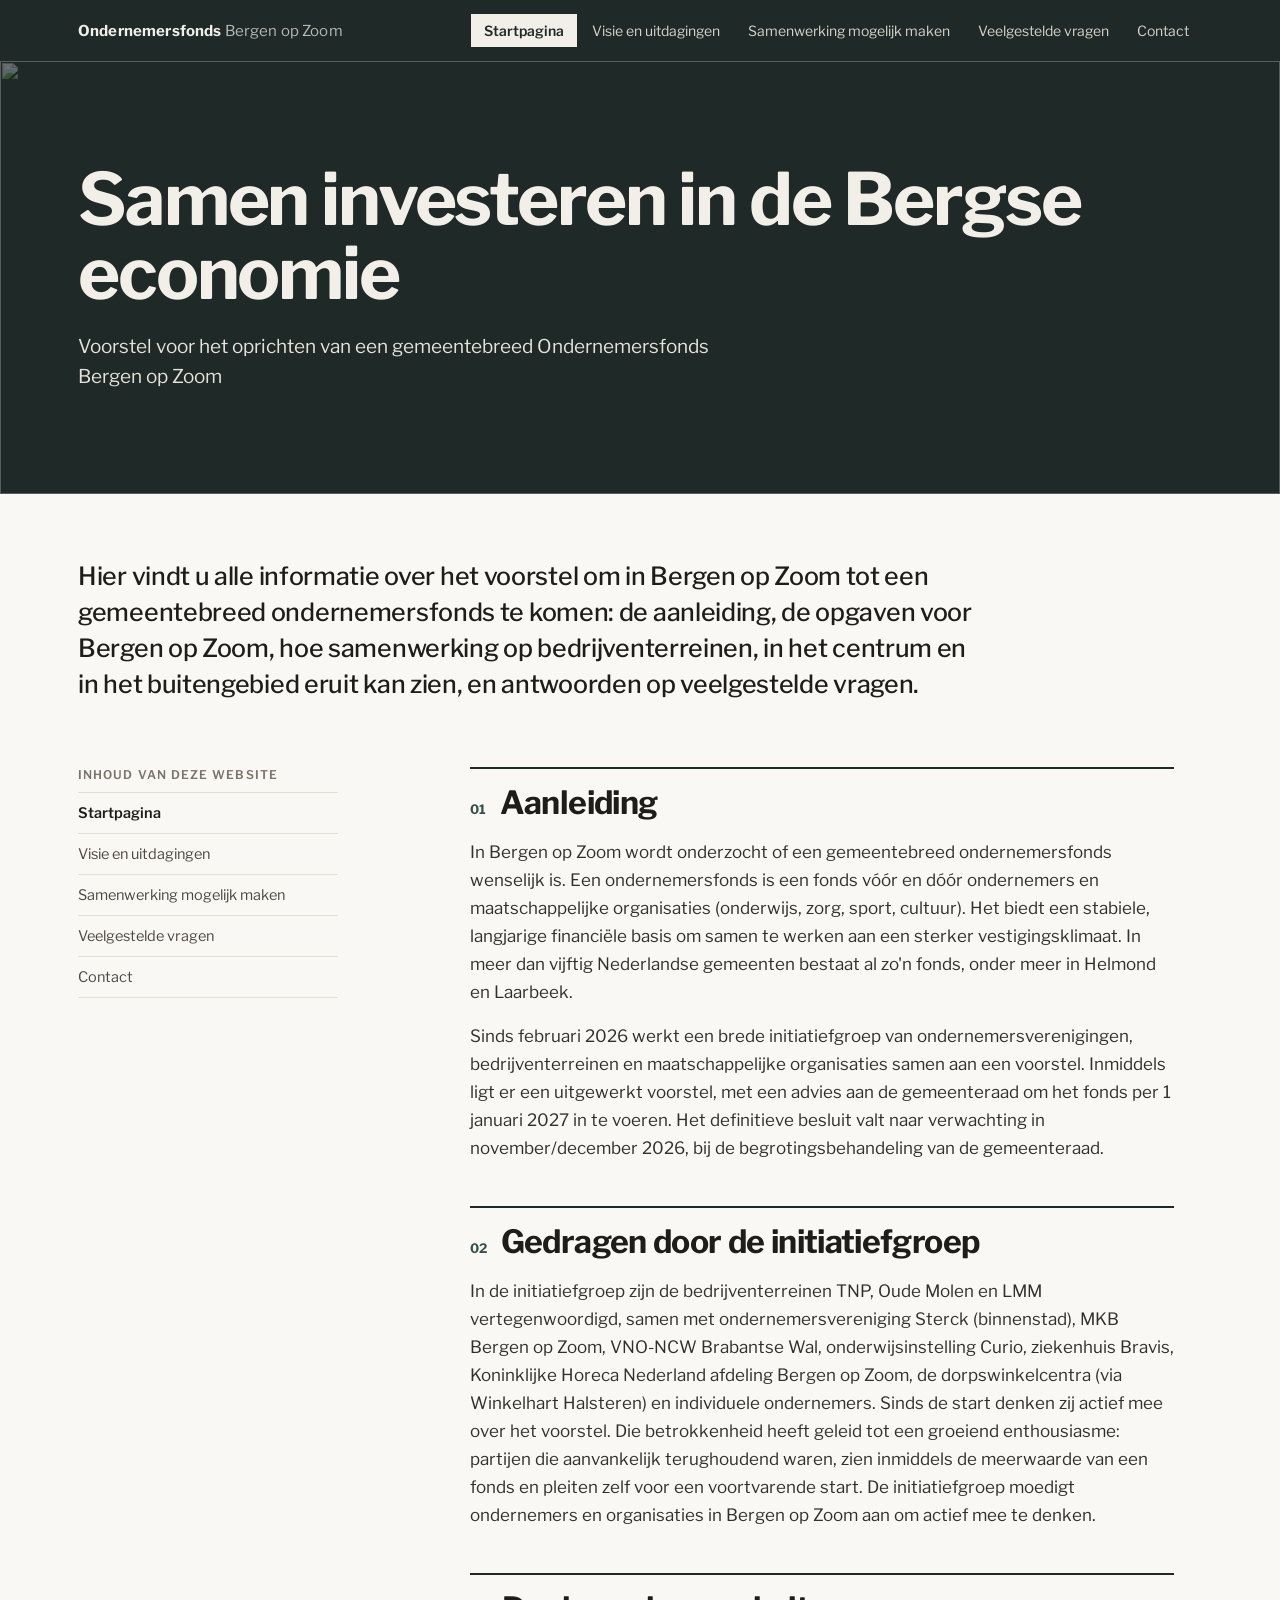
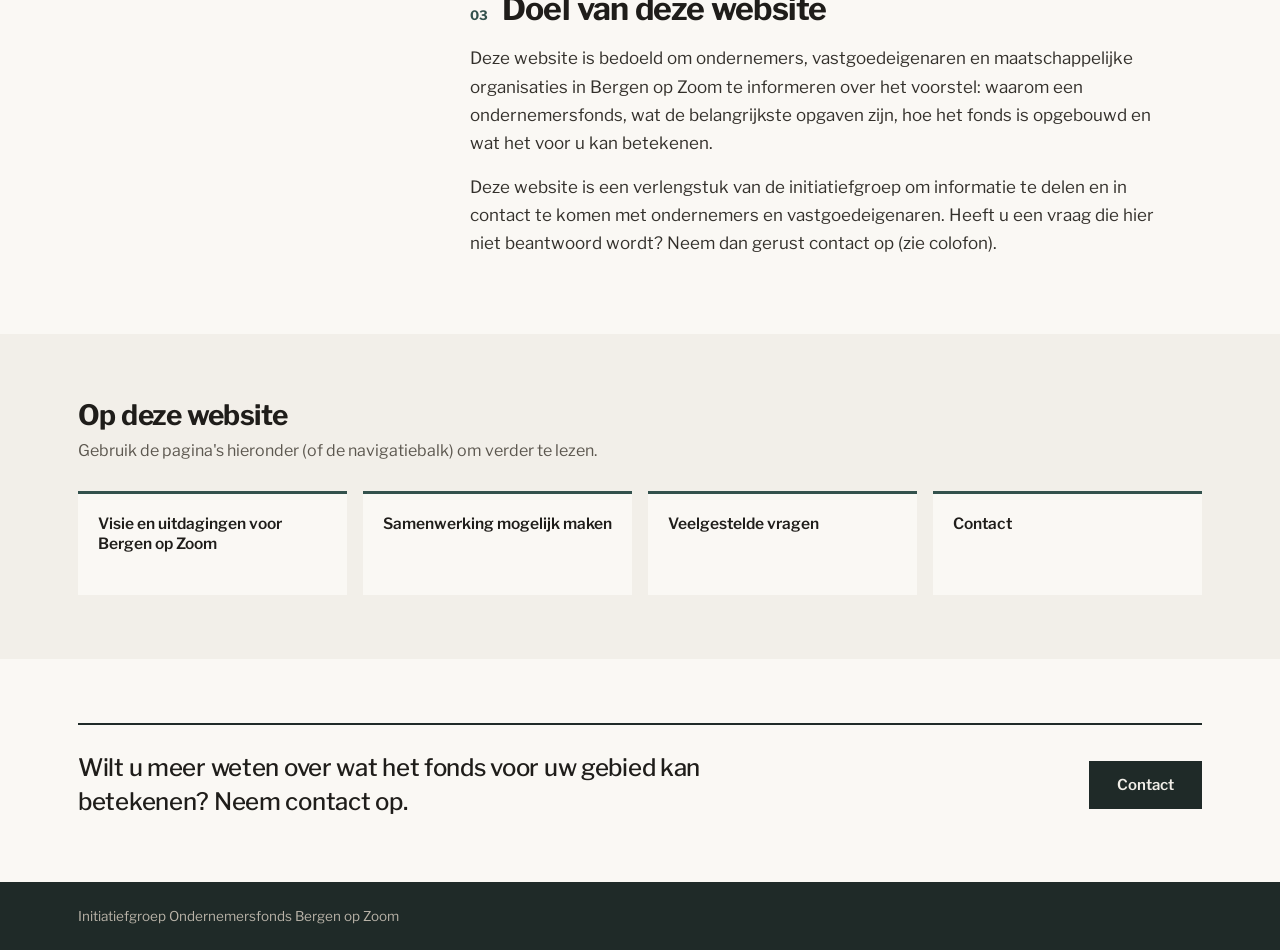
==== site/index.html @ 25f0f313 "Implement Bergse economie website from Claude Design handoff Static multi-page HTML/CSS site (site/)" ====
<!DOCTYPE html>
<html lang="nl">
<head>
<meta charset="utf-8">
<meta name="viewport" content="width=device-width, initial-scale=1">
<title>Ondernemersfonds Bergen op Zoom</title>
<meta name="description" content="Voorstel voor het oprichten van een gemeentebreed Ondernemersfonds Bergen op Zoom.">
<link rel="stylesheet" href="css/style.css">
</head>
<body>

<header class="site-header">
  <div class="site-header-inner">
    <a href="index.html" class="brand">Ondernemersfonds <span class="brand-sub">Bergen op Zoom</span></a>
    <nav class="nav">
      <a href="index.html" class="is-active">Startpagina</a>
      <a href="visie.html">Visie en uitdagingen</a>
      <a href="samenwerking.html">Samenwerking mogelijk maken</a>
      <a href="vragen.html">Veelgestelde vragen</a>
      <a href="contact.html">Contact</a>
    </nav>
  </div>
</header>

<section class="hero hero--home">
  <img class="hero-img" src="images/hero-grote-markt.jpg" alt="">
  <div class="hero-inner">
    <h1>Samen investeren in de Bergse economie</h1>
    <p>Voorstel voor het oprichten van een gemeentebreed Ondernemersfonds Bergen op Zoom</p>
  </div>
</section>

<section class="wrap pad-top">
  <p class="lede">Hier vindt u alle informatie over het voorstel om in Bergen op Zoom tot een gemeentebreed ondernemersfonds te komen: de aanleiding, de opgaven voor Bergen op Zoom, hoe samenwerking op bedrijventerreinen, in het centrum en in het buitengebied eruit kan zien, en antwoorden op veelgestelde vragen.</p>
</section>

<section class="wrap" style="padding-top: clamp(40px, 5vw, 64px)">
  <div class="intro-grid">
    <aside class="side-nav">
      <div class="side-nav-label">Inhoud van deze website</div>
      <div class="side-nav-list">
        <a href="index.html" class="is-active">Startpagina</a>
        <a href="visie.html">Visie en uitdagingen</a>
        <a href="samenwerking.html">Samenwerking mogelijk maken</a>
        <a href="vragen.html">Veelgestelde vragen</a>
        <a href="contact.html">Contact</a>
      </div>
    </aside>

    <div class="intro-body">
      <div class="num-heading">
        <div class="num">01</div>
        <h2>Aanleiding</h2>
      </div>
      <p class="copy">In Bergen op Zoom wordt onderzocht of een gemeentebreed ondernemersfonds wenselijk is. Een ondernemersfonds is een fonds vóór en dóór ondernemers en maatschappelijke organisaties (onderwijs, zorg, sport, cultuur). Het biedt een stabiele, langjarige financiële basis om samen te werken aan een sterker vestigingsklimaat. In meer dan vijftig Nederlandse gemeenten bestaat al zo'n fonds, onder meer in Helmond en Laarbeek.</p>
      <p class="copy last">Sinds februari 2026 werkt een brede initiatiefgroep van ondernemersverenigingen, bedrijventerreinen en maatschappelijke organisaties samen aan een voorstel. Inmiddels ligt er een uitgewerkt voorstel, met een advies aan de gemeenteraad om het fonds per 1 januari 2027 in te voeren. Het definitieve besluit valt naar verwachting in november/december 2026, bij de begrotingsbehandeling van de gemeenteraad.</p>

      <div class="num-heading mt">
        <div class="num">02</div>
        <h2>Gedragen door de initiatiefgroep</h2>
      </div>
      <p class="copy last">In de initiatiefgroep zijn de bedrijventerreinen TNP, Oude Molen en LMM vertegenwoordigd, samen met ondernemersvereniging Sterck (binnenstad), MKB Bergen op Zoom, VNO-NCW Brabantse Wal, onderwijsinstelling Curio, ziekenhuis Bravis, Koninklijke Horeca Nederland afdeling Bergen op Zoom, de dorpswinkelcentra (via Winkelhart Halsteren) en individuele ondernemers. Sinds de start denken zij actief mee over het voorstel. Die betrokkenheid heeft geleid tot een groeiend enthousiasme: partijen die aanvankelijk terughoudend waren, zien inmiddels de meerwaarde van een fonds en pleiten zelf voor een voortvarende start. De initiatiefgroep moedigt ondernemers en organisaties in Bergen op Zoom aan om actief mee te denken.</p>

      <div class="num-heading mt">
        <div class="num">03</div>
        <h2>Doel van deze website</h2>
      </div>
      <p class="copy">Deze website is bedoeld om ondernemers, vastgoedeigenaren en maatschappelijke organisaties in Bergen op Zoom te informeren over het voorstel: waarom een ondernemersfonds, wat de belangrijkste opgaven zijn, hoe het fonds is opgebouwd en wat het voor u kan betekenen.</p>
      <p class="copy last">Deze website is een verlengstuk van de initiatiefgroep om informatie te delen en in contact te komen met ondernemers en vastgoedeigenaren. Heeft u een vraag die hier niet beantwoord wordt? Neem dan gerust contact op (zie colofon).</p>
    </div>
  </div>
</section>

<section class="section-alt" style="margin-top: clamp(48px, 6vw, 80px)">
  <div class="wrap" style="padding-top: clamp(40px, 5vw, 64px); padding-bottom: clamp(40px, 5vw, 64px)">
    <h2 style="font-size: clamp(22px, 2.6vw, 28px); letter-spacing: -0.02em; font-weight: 700; margin: 0 0 6px">Op deze website</h2>
    <p style="font-size: 16px; line-height: 1.6; color: #5c574f; margin: 0 0 28px">Gebruik de pagina's hieronder (of de navigatiebalk) om verder te lezen.</p>
    <div class="index-grid">
      <a href="visie.html" class="index-card">Visie en uitdagingen voor Bergen op Zoom</a>
      <a href="samenwerking.html" class="index-card">Samenwerking mogelijk maken</a>
      <a href="vragen.html" class="index-card">Veelgestelde vragen</a>
      <a href="contact.html" class="index-card">Contact</a>
    </div>
  </div>
</section>

<section class="wrap" style="padding-top: clamp(40px, 5vw, 64px); padding-bottom: clamp(40px, 5vw, 64px)">
  <div class="cta-section">
    <p>Wilt u meer weten over wat het fonds voor uw gebied kan betekenen? Neem contact op.</p>
    <a href="contact.html" class="cta-button">Contact</a>
  </div>
</section>

<footer class="site-footer">
  <div class="site-footer-inner">Initiatiefgroep Ondernemersfonds Bergen op Zoom</div>
</footer>

</body>
</html>
---- site/css/style.css ----
@import url('https://fonts.googleapis.com/css2?family=Libre+Franklin:wght@400;500;600;700&display=swap');

* { box-sizing: border-box; }

body {
  margin: 0;
  background: #faf8f4;
  color: #1f1d1a;
  font-family: "Libre Franklin", Helvetica, Arial, sans-serif;
}

a { color: #33514c; }
a:hover { color: #1f1d1a; }

summary::-webkit-details-marker { display: none; }
summary { list-style: none; }

img { max-width: 100%; display: block; }

/* Header / navigation */
.site-header {
  background: #1f2a28;
  color: #f2efe9;
  position: sticky;
  top: 0;
  z-index: 10;
}

.site-header-inner {
  max-width: 1180px;
  margin: 0 auto;
  padding: 14px 28px;
  display: flex;
  align-items: center;
  justify-content: space-between;
  gap: 20px;
  flex-wrap: wrap;
}

.brand {
  font-size: 15px;
  font-weight: 700;
  letter-spacing: 0.01em;
  color: #f2efe9;
  text-decoration: none;
}

.brand:hover { color: #f2efe9; }

.brand-sub { font-weight: 400; opacity: 0.72; }

.nav {
  display: flex;
  gap: 2px;
  flex-wrap: wrap;
}

.nav a {
  text-decoration: none;
  padding: 8px 13px;
  font-size: 14px;
  color: #d8d3c8;
  font-weight: 400;
  background: transparent;
}

.nav a:hover { color: #f2efe9; }

.nav a.is-active {
  background: #f2efe9;
  color: #1f2a28;
  font-weight: 600;
}

.nav a.is-active:hover { color: #1f2a28; }

/* Hero */
.hero {
  position: relative;
  background: #1f2a28;
  color: #f2efe9;
  overflow: hidden;
}

.hero-img {
  position: absolute;
  inset: 0;
  width: 100%;
  height: 100%;
  object-fit: cover;
  object-position: center 50%;
  opacity: 0.32;
}

.hero--home .hero-img { object-position: center 75%; opacity: 0.34; }

.hero-inner {
  position: relative;
  max-width: 1180px;
  margin: 0 auto;
  padding: clamp(44px, 6vw, 80px) 28px;
}

.hero--home .hero-inner { padding: clamp(52px, 8vw, 104px) 28px; }

.hero h1 {
  font-size: clamp(32px, 5vw, 58px);
  line-height: 1.05;
  letter-spacing: -0.03em;
  font-weight: 700;
  margin: 0;
  max-width: 20em;
  text-wrap: pretty;
}

.hero--home h1 {
  font-size: clamp(36px, 6vw, 72px);
  line-height: 1.02;
  max-width: 16em;
}

.hero p {
  font-size: clamp(15px, 1.6vw, 18px);
  line-height: 1.55;
  margin: 18px 0 0;
  max-width: 34em;
  color: #e6e2d9;
}

.hero--home p { font-size: clamp(16px, 1.7vw, 19px); margin-top: 22px; }

/* Layout containers */
.wrap { max-width: 1180px; margin: 0 auto; padding-left: 28px; padding-right: 28px; }
.wrap-narrow { max-width: 900px; margin: 0 auto; padding-left: 28px; padding-right: 28px; }

section.pad-top { padding-top: clamp(40px, 5vw, 64px); }
section.pad-top-lg { padding-top: clamp(52px, 8vw, 80px); }

.section-alt { background: #f2efe9; }

/* Lede paragraph on start / FAQ intros */
.lede {
  font-size: clamp(19px, 2.2vw, 25px);
  line-height: 1.45;
  font-weight: 500;
  margin: 0;
  max-width: 36em;
  letter-spacing: -0.012em;
  text-wrap: pretty;
}

.lede-sm {
  font-size: clamp(18px, 2vw, 22px);
  line-height: 1.5;
  font-weight: 500;
  margin: 0;
  max-width: 38em;
  letter-spacing: -0.012em;
  text-wrap: pretty;
}

/* Numbered heading blocks */
.num-heading {
  display: flex;
  gap: 14px;
  align-items: baseline;
  border-top: 2px solid #1f2a28;
  padding-top: 14px;
}

.num-heading + .num-heading,
.num-heading.mt {
  margin-top: 44px;
}

.num-heading .num {
  font-size: 13px;
  font-weight: 700;
  color: #33514c;
}

.num-heading h2 {
  font-size: clamp(24px, 3vw, 32px);
  letter-spacing: -0.02em;
  font-weight: 700;
  margin: 0;
  text-wrap: pretty;
}

.num-heading h2.sm {
  font-size: clamp(22px, 2.6vw, 28px);
}

/* Body copy */
.copy {
  font-size: 17px;
  line-height: 1.65;
  color: #33302b;
  max-width: 44em;
  margin: 16px 0 14px;
  text-wrap: pretty;
}

.copy:last-child { margin-bottom: 0; }
.copy.last { margin-bottom: 0; }

.note {
  font-size: 14.5px;
  line-height: 1.6;
  color: #5c574f;
  margin: 0 0 20px;
  font-weight: 500;
}

/* Bulleted lists */
.dot-list {
  margin: 0 0 18px;
  padding: 0;
  list-style: none;
  display: grid;
  gap: 10px;
  max-width: 44em;
}

.dot-list.last { margin-bottom: 0; }

.dot-list li {
  display: flex;
  gap: 12px;
  font-size: 17px;
  line-height: 1.6;
  color: #33302b;
}

.dot-list li::before {
  content: "";
  flex: 0 0 auto;
  width: 7px;
  height: 7px;
  background: #33514c;
  margin-top: 10px;
}

/* Tables */
.data-table-wrap { overflow-x: auto; }

table.data-table {
  border-collapse: collapse;
  width: 100%;
  min-width: 520px;
  font-size: 15px;
}

table.data-table th {
  text-align: left;
  padding: 12px 14px;
  background: #1f2a28;
  color: #f2efe9;
  font-weight: 600;
  font-size: 13.5px;
  line-height: 1.3;
}

table.data-table th.num-col { text-align: right; }

table.data-table td {
  padding: 11px 14px;
  border-bottom: 1px solid #e3ded4;
}

table.data-table td.num-col { text-align: right; }

table.data-table tr.highlight { background: #f2efe9; }
table.data-table tr.highlight td { font-weight: 700; }

table.data-table tr:last-child td { border-bottom: none; }

/* Accordions */
.accordion { display: flex; flex-direction: column; gap: 10px; }
.accordion.mt { margin-top: 20px; }

.accordion-item {
  background: #faf8f4;
  border-left: 3px solid #33514c;
}

.accordion-item.on-alt { background: #f2efe9; }

.accordion-item summary {
  cursor: pointer;
  padding: 16px 20px;
  font-size: 16.5px;
  font-weight: 600;
  color: #1f1d1a;
}

.accordion-item summary.with-num {
  display: flex;
  gap: 12px;
  align-items: baseline;
}

.accordion-item summary .num {
  color: #33514c;
  font-size: 13px;
  font-weight: 700;
}

.accordion-item .accordion-body {
  padding: 0 20px 20px;
}

.accordion-item .accordion-body.indent {
  padding-left: 45px;
}

.accordion-item p {
  font-size: 16.5px;
  line-height: 1.65;
  color: #33302b;
  margin: 0 0 14px;
  max-width: 42em;
  text-wrap: pretty;
}

.accordion-item p:last-child { margin-bottom: 0; }

.accordion-item .example {
  font-size: 15px;
  line-height: 1.6;
  color: #33514c;
  margin: 0;
  padding: 12px 16px;
  background: #eef0ec;
  max-width: 42em;
}

.accordion-item ul,
.accordion-item ol {
  max-width: 42em;
}

.accordion-item ul {
  margin: 0 0 14px;
  padding: 0;
  list-style: none;
  display: grid;
  gap: 9px;
}

.accordion-item ul:last-child { margin-bottom: 0; }

.accordion-item ul li {
  display: flex;
  gap: 12px;
  font-size: 16.5px;
  line-height: 1.6;
  color: #33302b;
}

.accordion-item ul li::before {
  content: "";
  flex: 0 0 auto;
  width: 6px;
  height: 6px;
  background: #33514c;
  margin-top: 10px;
}

.accordion-item ol {
  margin: 0 0 14px;
  padding: 0 0 0 22px;
  display: grid;
  gap: 9px;
}

.accordion-item ol:last-child { margin-bottom: 0; }

.accordion-item ol li {
  font-size: 16.5px;
  line-height: 1.6;
  color: #33302b;
}

/* Small table inside FAQ */
table.calc-table {
  border-collapse: collapse;
  width: 100%;
  max-width: 480px;
  font-size: 15.5px;
  background: #faf8f4;
  margin-bottom: 18px;
}

table.calc-table th {
  text-align: left;
  padding: 11px 14px;
  background: #1f2a28;
  color: #f2efe9;
  font-weight: 600;
  font-size: 13.5px;
}

table.calc-table th.num-col { text-align: right; }

table.calc-table td {
  padding: 11px 14px;
  border-bottom: 1px solid #e3ded4;
}

table.calc-table td.num-col { text-align: right; }

table.calc-table tr:last-child td {
  font-weight: 700;
  border-bottom: none;
}

/* Homepage index cards */
.index-grid {
  display: grid;
  grid-template-columns: repeat(auto-fit, minmax(230px, 1fr));
  gap: 16px;
}

.index-card {
  display: block;
  text-decoration: none;
  background: #faf8f4;
  border-top: 3px solid #33514c;
  padding: 20px;
  min-height: 104px;
  font-size: 15.5px;
  font-weight: 600;
  color: #1f1d1a;
  line-height: 1.3;
}

.index-card:hover { background: #ffffff; }

/* Homepage sidebar + intro columns */
.intro-grid {
  display: grid;
  grid-template-columns: repeat(auto-fit, minmax(240px, 1fr));
  gap: clamp(24px, 4vw, 56px);
  align-items: start;
}

.side-nav-label {
  font-size: 12px;
  letter-spacing: 0.09em;
  text-transform: uppercase;
  color: #7a756c;
  font-weight: 600;
  padding-bottom: 10px;
  border-bottom: 1px solid #e3ded4;
}

.side-nav {
  max-width: 260px;
}

.side-nav-list {
  display: flex;
  flex-direction: column;
}

.side-nav-list a {
  text-decoration: none;
  font-size: 14.5px;
  padding: 11px 0;
  border-bottom: 1px solid #e3ded4;
  color: #4c4740;
  font-weight: 400;
}

.side-nav-list a.is-active {
  color: #1f1d1a;
  font-weight: 600;
}

.intro-body {
  max-width: 44em;
  grid-column: span 2;
  min-width: 0;
}

/* CTA band */
.cta-section {
  border-top: 2px solid #1f2a28;
  padding-top: 26px;
  display: flex;
  gap: 24px;
  align-items: center;
  justify-content: space-between;
  flex-wrap: wrap;
}

.cta-section p {
  font-size: clamp(18px, 2.2vw, 24px);
  line-height: 1.4;
  font-weight: 500;
  margin: 0;
  max-width: 26em;
  letter-spacing: -0.012em;
  text-wrap: pretty;
}

.cta-button {
  background: #1f2a28;
  color: #f2efe9;
  text-decoration: none;
  padding: 15px 28px;
  font-size: 15px;
  font-weight: 600;
  white-space: nowrap;
}

.cta-button:hover { color: #f2efe9; opacity: 0.9; }

/* Contact page */
.contact-cards {
  display: grid;
  grid-template-columns: repeat(auto-fit, minmax(280px, 1fr));
  gap: 18px;
  margin-top: 28px;
}

.contact-card {
  background: #f2efe9;
  border-top: 3px solid #33514c;
  padding: 24px;
  display: flex;
  gap: 18px;
  align-items: flex-start;
}

.contact-card img {
  width: 96px;
  height: 96px;
  object-fit: cover;
  flex: 0 0 auto;
}

.contact-card .name {
  font-size: 16px;
  line-height: 1.5;
  color: #1f1d1a;
  margin: 0 0 8px;
  font-weight: 600;
}

.contact-card .role {
  font-size: 15px;
  line-height: 1.5;
  color: #33302b;
  margin: 0 0 10px;
}

.contact-card a { font-size: 14.5px; word-break: break-word; }

.credits {
  margin: 36px 0 0;
  padding-top: 18px;
  border-top: 1px solid #e3ded4;
  max-width: 44em;
  display: flex;
  flex-direction: column;
  gap: 8px;
}

.credits p {
  font-size: 13.5px;
  line-height: 1.6;
  color: #7a756c;
  margin: 0;
}

/* Footer */
.site-footer {
  background: #1f2a28;
  color: #b9b3a8;
}

.site-footer-inner {
  max-width: 1180px;
  margin: 0 auto;
  padding: 26px 28px;
  font-size: 13.5px;
}
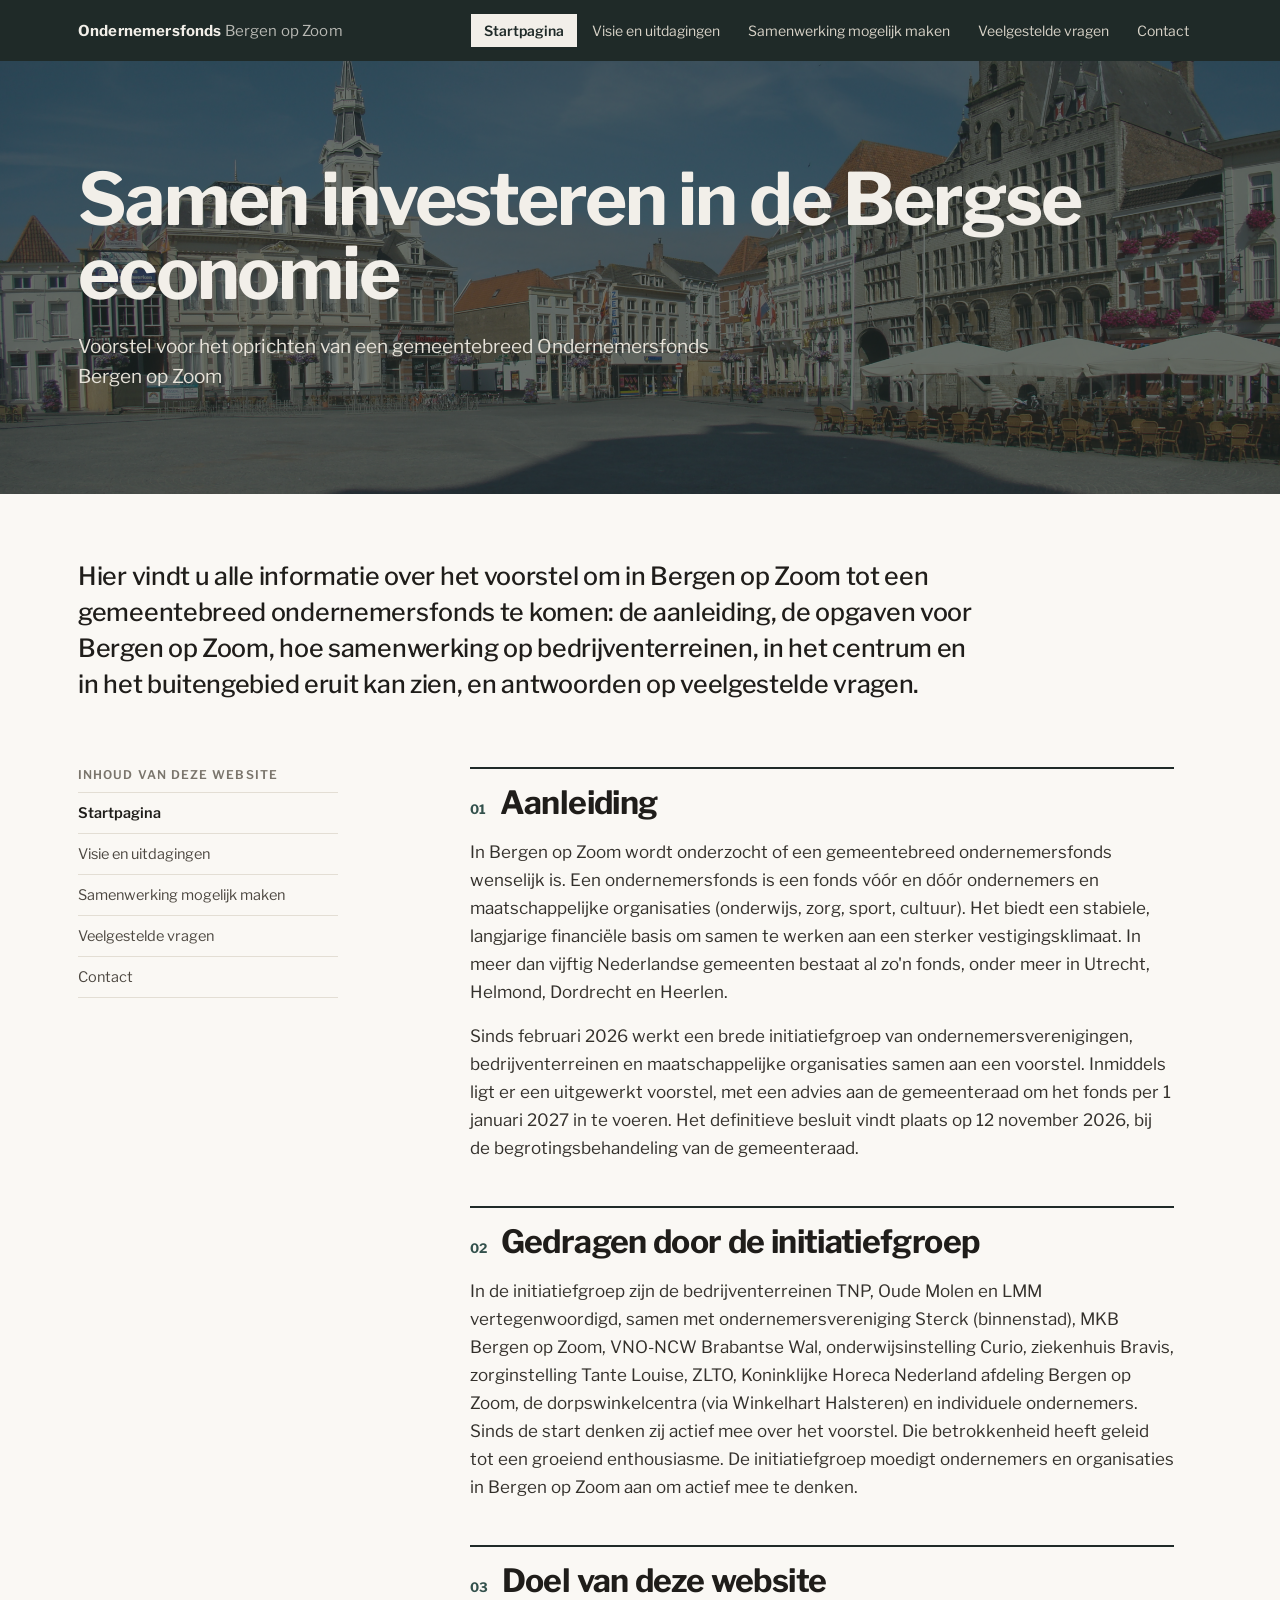
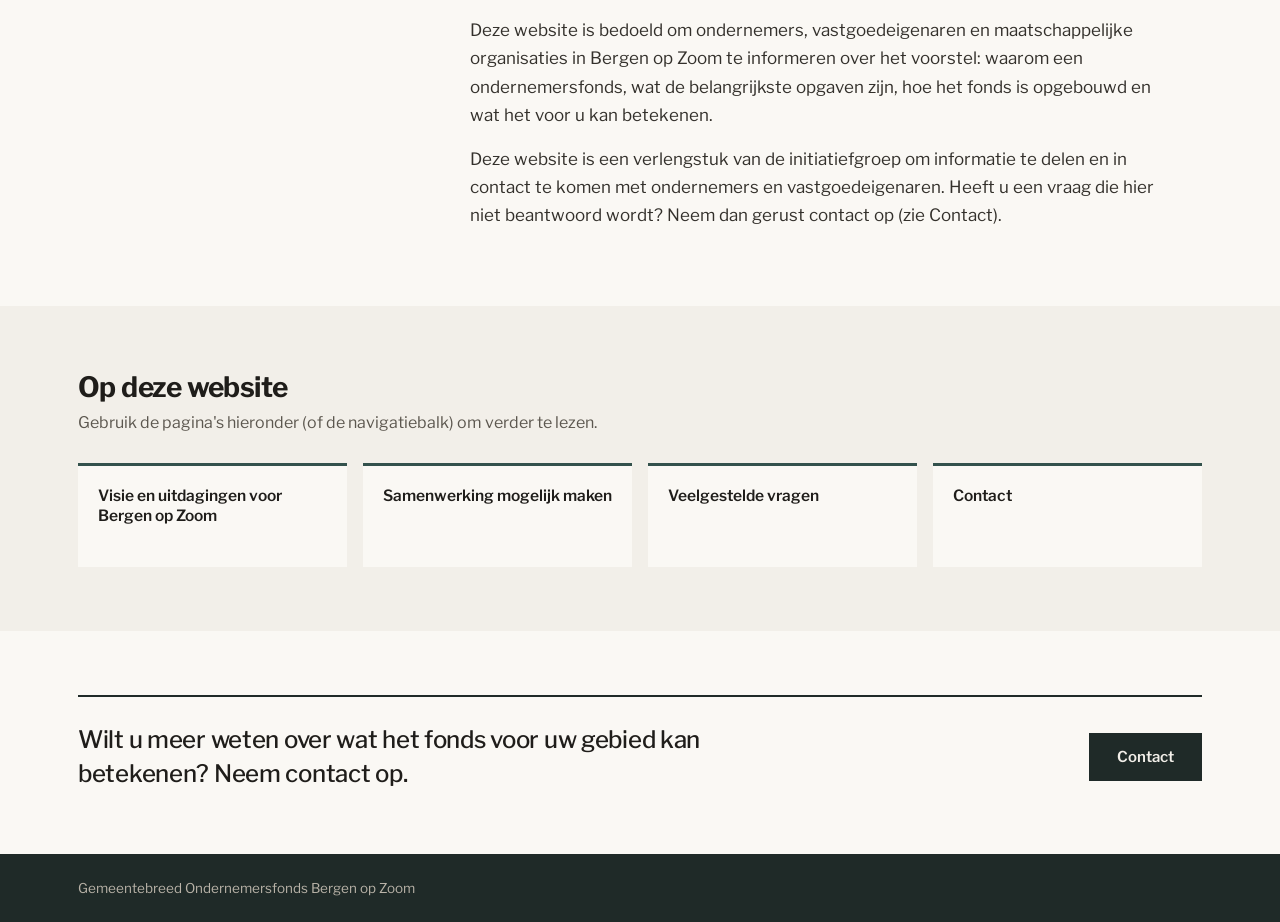
==== commit 9ee2666d: "Update site text: footer wording, colofon en sync met Notion-bron - Footer op alle pagina's: "Initia" ====
--- a/site/index.html
+++ b/site/index.html
@@ -52,21 +52,21 @@
         <div class="num">01</div>
         <h2>Aanleiding</h2>
       </div>
-      <p class="copy">In Bergen op Zoom wordt onderzocht of een gemeentebreed ondernemersfonds wenselijk is. Een ondernemersfonds is een fonds vóór en dóór ondernemers en maatschappelijke organisaties (onderwijs, zorg, sport, cultuur). Het biedt een stabiele, langjarige financiële basis om samen te werken aan een sterker vestigingsklimaat. In meer dan vijftig Nederlandse gemeenten bestaat al zo'n fonds, onder meer in Helmond en Laarbeek.</p>
-      <p class="copy last">Sinds februari 2026 werkt een brede initiatiefgroep van ondernemersverenigingen, bedrijventerreinen en maatschappelijke organisaties samen aan een voorstel. Inmiddels ligt er een uitgewerkt voorstel, met een advies aan de gemeenteraad om het fonds per 1 januari 2027 in te voeren. Het definitieve besluit valt naar verwachting in november/december 2026, bij de begrotingsbehandeling van de gemeenteraad.</p>
+      <p class="copy">In Bergen op Zoom wordt onderzocht of een gemeentebreed ondernemersfonds wenselijk is. Een ondernemersfonds is een fonds vóór en dóór ondernemers en maatschappelijke organisaties (onderwijs, zorg, sport, cultuur). Het biedt een stabiele, langjarige financiële basis om samen te werken aan een sterker vestigingsklimaat. In meer dan vijftig Nederlandse gemeenten bestaat al zo'n fonds, onder meer in Utrecht, Helmond, Dordrecht en Heerlen.</p>
+      <p class="copy last">Sinds februari 2026 werkt een brede initiatiefgroep van ondernemersverenigingen, bedrijventerreinen en maatschappelijke organisaties samen aan een voorstel. Inmiddels ligt er een uitgewerkt voorstel, met een advies aan de gemeenteraad om het fonds per 1 januari 2027 in te voeren. Het definitieve besluit vindt plaats op 12 november 2026, bij de begrotingsbehandeling van de gemeenteraad.</p>
 
       <div class="num-heading mt">
         <div class="num">02</div>
         <h2>Gedragen door de initiatiefgroep</h2>
       </div>
-      <p class="copy last">In de initiatiefgroep zijn de bedrijventerreinen TNP, Oude Molen en LMM vertegenwoordigd, samen met ondernemersvereniging Sterck (binnenstad), MKB Bergen op Zoom, VNO-NCW Brabantse Wal, onderwijsinstelling Curio, ziekenhuis Bravis, Koninklijke Horeca Nederland afdeling Bergen op Zoom, de dorpswinkelcentra (via Winkelhart Halsteren) en individuele ondernemers. Sinds de start denken zij actief mee over het voorstel. Die betrokkenheid heeft geleid tot een groeiend enthousiasme: partijen die aanvankelijk terughoudend waren, zien inmiddels de meerwaarde van een fonds en pleiten zelf voor een voortvarende start. De initiatiefgroep moedigt ondernemers en organisaties in Bergen op Zoom aan om actief mee te denken.</p>
+      <p class="copy last">In de initiatiefgroep zijn de bedrijventerreinen TNP, Oude Molen en LMM vertegenwoordigd, samen met ondernemersvereniging Sterck (binnenstad), MKB Bergen op Zoom, VNO-NCW Brabantse Wal, onderwijsinstelling Curio, ziekenhuis Bravis, zorginstelling Tante Louise, ZLTO, Koninklijke Horeca Nederland afdeling Bergen op Zoom, de dorpswinkelcentra (via Winkelhart Halsteren) en individuele ondernemers. Sinds de start denken zij actief mee over het voorstel. Die betrokkenheid heeft geleid tot een groeiend enthousiasme. De initiatiefgroep moedigt ondernemers en organisaties in Bergen op Zoom aan om actief mee te denken.</p>
 
       <div class="num-heading mt">
         <div class="num">03</div>
         <h2>Doel van deze website</h2>
       </div>
       <p class="copy">Deze website is bedoeld om ondernemers, vastgoedeigenaren en maatschappelijke organisaties in Bergen op Zoom te informeren over het voorstel: waarom een ondernemersfonds, wat de belangrijkste opgaven zijn, hoe het fonds is opgebouwd en wat het voor u kan betekenen.</p>
-      <p class="copy last">Deze website is een verlengstuk van de initiatiefgroep om informatie te delen en in contact te komen met ondernemers en vastgoedeigenaren. Heeft u een vraag die hier niet beantwoord wordt? Neem dan gerust contact op (zie colofon).</p>
+      <p class="copy last">Deze website is een verlengstuk van de initiatiefgroep om informatie te delen en in contact te komen met ondernemers en vastgoedeigenaren. Heeft u een vraag die hier niet beantwoord wordt? Neem dan gerust contact op (zie Contact).</p>
     </div>
   </div>
 </section>
@@ -92,7 +92,7 @@
 </section>
 
 <footer class="site-footer">
-  <div class="site-footer-inner">Initiatiefgroep Ondernemersfonds Bergen op Zoom</div>
+  <div class="site-footer-inner">Gemeentebreed Ondernemersfonds Bergen op Zoom</div>
 </footer>
 
 </body>
